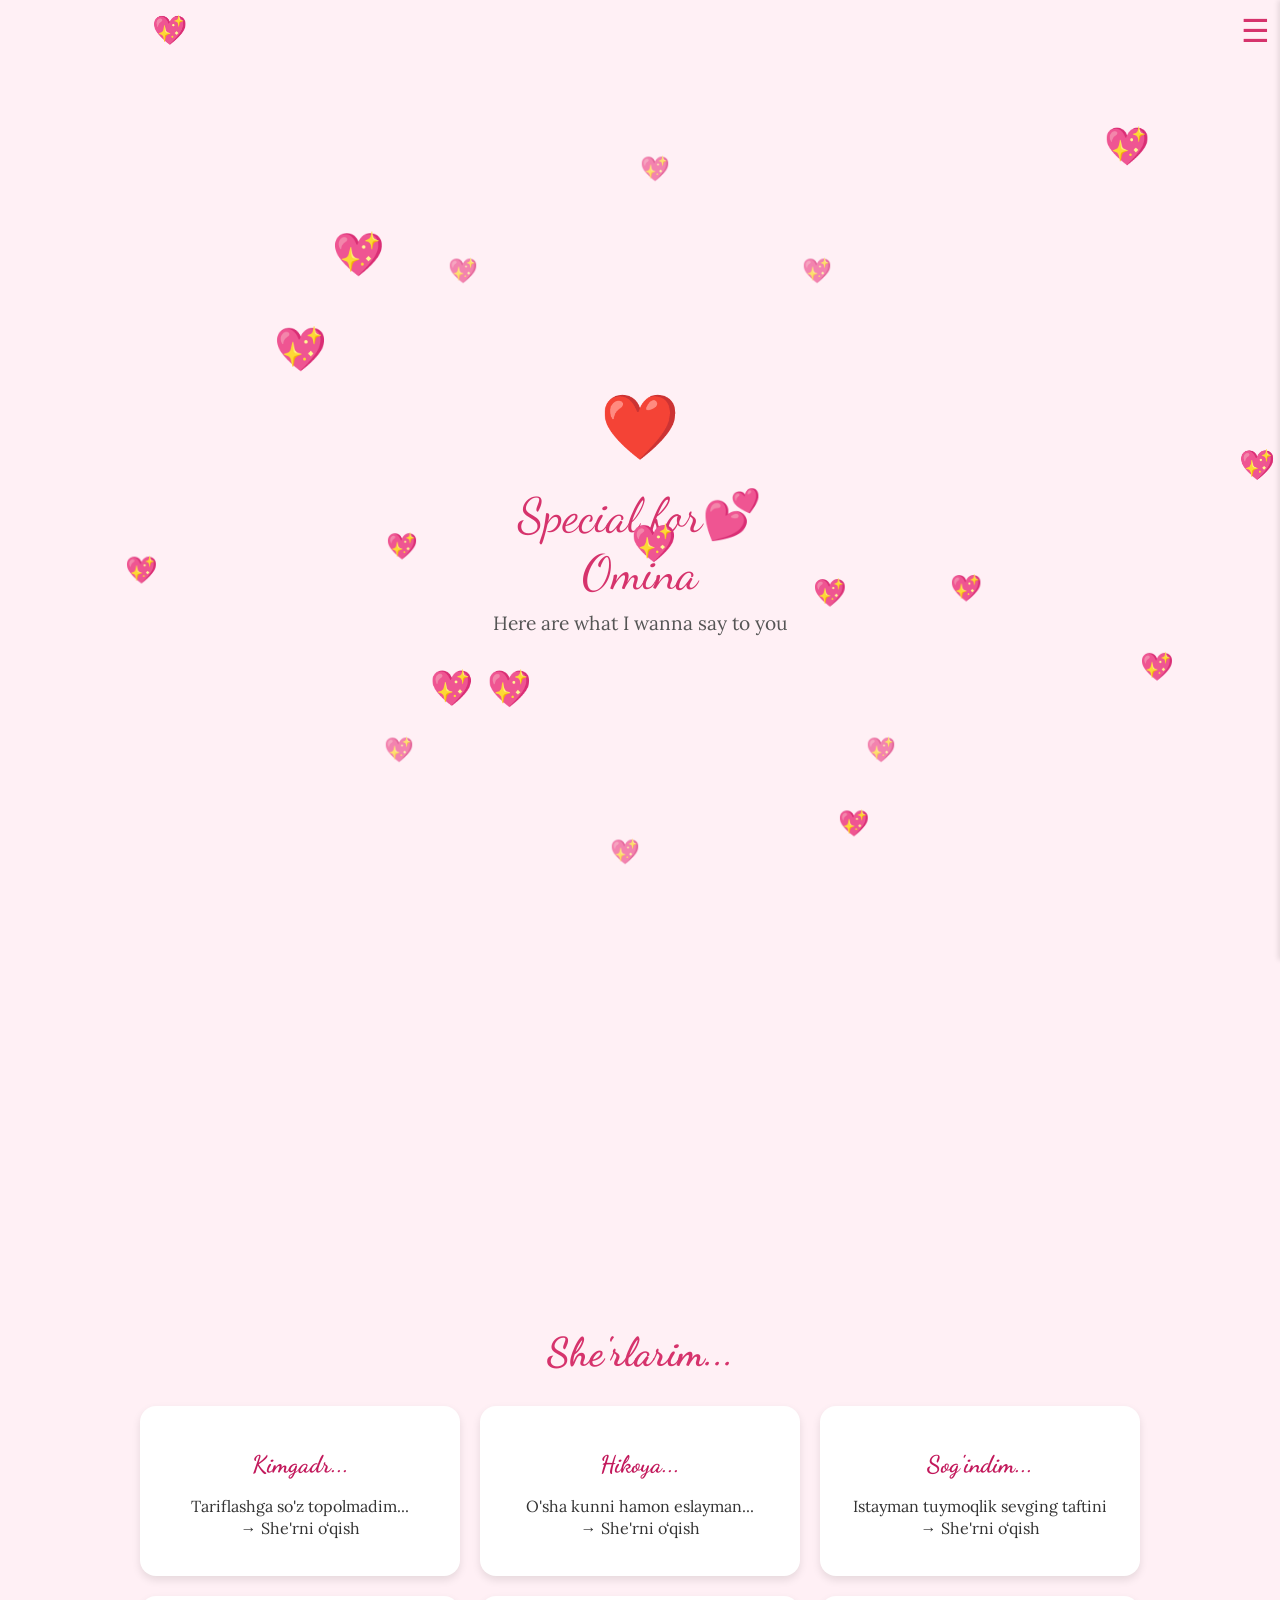
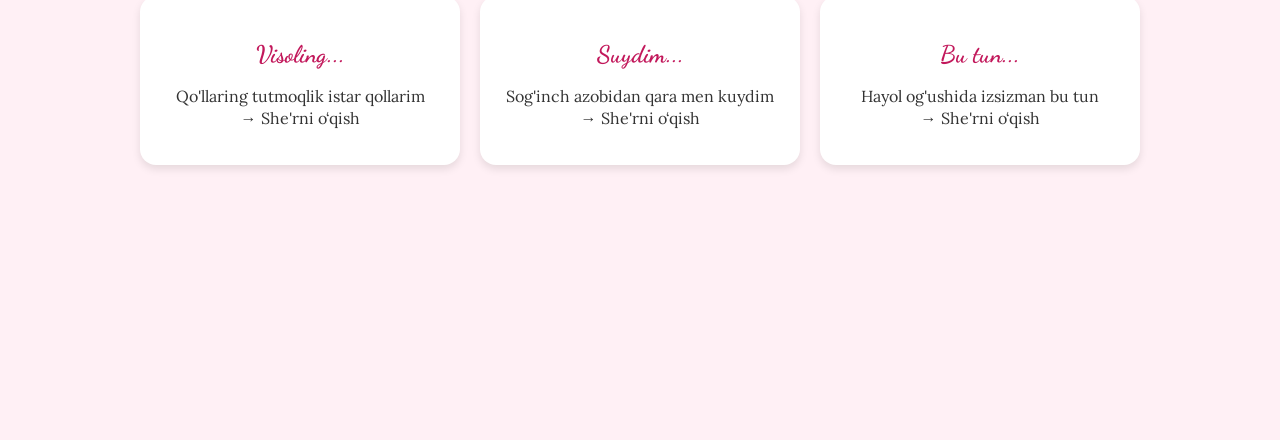
==== index.html @ 34a09e5b "Add files via upload" ====
<!DOCTYPE html>
<html lang="en">
<head>
  <meta charset="UTF-8" />
  <meta name="viewport" content="width=device-width, initial-scale=1.0, maximum-scale=1.0, user-scalable=no">
  <title>For Omina...</title>
  <link href="https://fonts.googleapis.com/css2?family=Dancing+Script&family=Lora&display=swap" rel="stylesheet">
  <link rel="stylesheet" href="styles.css" />
</head>
<body>

  <!-- Toggle Button -->
  <div class="menu-toggle" onclick="toggleSidebar()">☰</div>

  <!-- Sidebar -->
  <div class="sidebar" id="sidebar">
    <a href="#section1">For Omina...</a>
    <a href="#section2-poems">She'rlarim...</a>
     <!-- <a href="#section3-memories">My Love...</a> -->
    <a href="msgs.html" target="_blank">Notes</a>
     <!-- <a href="#section4-feelings">Feelings</a> -->
     <!--  <a href="#section5-forever">Forever</a> -->
  </div>

  <!-- Section 1: Main -->
  <section id="section1" class="section-page">
    <div class="heart-beat">❤️</div>
    <div class="main-message">Special for💕 <br> Omina </div>
    <div class="sub-message" id="subtitle">Here are what I wanna say to you</div>
    <span class="glow-heart" style="top: 25%; left: 35%;">💖</span>
    <span class="glow-heart" style="top: 25%; right: 35%;">💖</span>
    <span class="glow-heart" style="bottom: 25%; left: 30%;">💖</span>
    <span class="glow-heart" style="bottom: 25%; right: 30%;">💖</span>
    <span class="glow-heart" style="top: 15%; left: 50%;">💖</span>
    <span class="glow-heart" style="bottom: 15%; right: 50%;">💖</span>
  </section>

  <!-- Section 2: Poems -->
  <section id="section2-poems" class="section-page">
    <h2>She'rlarim...</h2>
    <div class="card-container">
      <a href="poems.html" class="poem-card">
        <h3>Kimgadr...</h3>
        <p>Tariflashga so'z topolmadim...<br>→ She'rni o‘qish</p>
      </a>
      <a href="poems.html" class="poem-card">
        <h3>Hikoya...</h3>
        <p>O'sha kunni hamon eslayman...<br>→ She'rni o‘qish</p>
      </a>
      <a href="poems.html" class="poem-card">
        <h3>Sog'indim...</h3>
        <p>Istayman tuymoqlik sevging taftini<br>→ She'rni o‘qish</p>
      </a>
       <a href="poems.html" class="poem-card">
        <h3>Visoling...</h3>
        <p>Qo'llaring tutmoqlik istar qollarim<br>→ She'rni o‘qish</p>
      </a>
       <a href="poems.html" class="poem-card">
        <h3>Suydim...</h3>
        <p>Sog'inch azobidan qara men kuydim<br>→ She'rni o‘qish</p>
      </a>
       <a href="poems.html" class="poem-card">
        <h3>Bu tun...</h3>
        <p>Hayol og'ushida izsizman bu tun<br>→ She'rni o‘qish</p>
      </a>
     
    </div>
  </section>

  <!-- Section 3: My Love Memories
  <section id="section3-memories" class="section-page">
    <h2>My Love...</h2>
    <div class="card-container">
      <div class="memory-card">
        <h3>Your eyes...</h3>
        <p>Your eyes are where stars go when they die — not to vanish, but to shine more beautifully.</p>
      </div>
      <div class="memory-card">
        <h3>Your smile...</h3>
        <p>Your smile doesn’t just light up your face — it rewrites the weather in my whole world.</p>
      </div>
      <div class="memory-card">
        <h3>Your touch...</h3>
        <p>Your touch feels like a memory I never knew I was missing — gentle, but it stays long after it's gone.</p>
      </div>
      <div class="memory-card">
        <h3>Your character...</h3>
        <p>Your character is like quiet fire — calm on the surface, but burning with strength, grace, and something unshakably rare.</p>
      </div>
      <div class="memory-card">
        <h3>Your love...</h3>
        <p>Loving you doesn’t feel like falling — it feels like finally landing where I was always meant to be.</p>
      </div>
      <div class="memory-card">
        <h3>Your care...</h3>
        <p>The way you care isn’t loud — it’s in the quiet things, the soft pauses, the warmth that finds me even when you’re not near.</p>
      </div>
    </div>
  </section>  -->

  <!-- Section 4: Feelings / Messages
  <section id="section4-feelings" class="section-page messages-section">
    <div class="typewriter-container">
      <p class="typewriter-text">You're the reason my heart beats stronger every day... 💓</p>
    </div>
    <div class="message-bubbles">
      <div class="bubble left">You’re my favorite notification 💌</div>
      <div class="bubble right">Thinking of you makes my whole day 💭</div>
      <div class="bubble left">I miss your smile 😘</div>
      <div class="bubble right">You make ordinary moments magical ✨</div>
      <div class="bubble left">Forever isn’t long enough with you ⏳</div>
      <div class="bubble right">My love for you is infinite ♾️</div>
    </div>
    <div class="love-letter">
      <h3>To My Dearest Aisha 💕</h3>
      <p>
        Every moment I spend with you is like a beautiful dream come true. Your smile lights up even the darkest of days, and your love wraps around me like a warm hug. 
        I still remember the first time we laughed together—it felt like the universe paused just for us. No matter where life takes us, know that you will always be the beat in my heart.
        <br/><br/>
        Forever yours,<br/>
        Your Darling 💌
      </p>
    </div>
  </section> 

 Section 5: Forever / Ending 
  <section id="section5-forever" class="section-page">
    <h2>Forever ❤️</h2>
    <p style="text-align:center; font-size: 1.5rem; margin-top: 50px;">
      With every breath, with every beat — I’ll keep loving you. Always.
    </p>
  </section>

Background Music 
  <audio id="bg-music" autoplay loop>
    <source src="https://cdn.pixabay.com/download/audio/2022/03/15/audio_596e7d1d6d.mp3?filename=romantic-piano-112973.mp3" type="audio/mpeg">
    Your browser does not support the audio element.
  </audio>
 JavaScript  -->
  <script>
    const subtitles = [
      "Imtixonlardan o'tganiz bn tabrikleman 😂",
      "Siz bilan men bitta odammiz 😂",
      "Qizil sharf yarasharkan 📮",
      "Ketamizmi hech kim yo'q joylargaa 😁",
      "Ehh, Turkiyaga qachan ketamize 👀",
      "Buyerda sherlar ham bor, endi qo'yaman 😁"
    ];

    let index = 0;
    const subtitleBox = document.getElementById("subtitle");

    function updateSubtitle() {
      subtitleBox.style.opacity = 0;
      setTimeout(() => {
        subtitleBox.textContent = subtitles[index];
        subtitleBox.style.opacity = 1;
        index = (index + 1) % subtitles.length;
      }, 700);
    }

    setInterval(updateSubtitle, 2500);

    function createHeart() {
      const heart = document.createElement('div');
      heart.classList.add('heart');
      heart.textContent = '💖';
      heart.style.left = Math.random() * 100 + 'vw';
      heart.style.top = Math.random() * 100 + 'vh';
      heart.style.fontSize = (Math.random() * 20 + 24) + 'px';
      document.body.appendChild(heart);
      setTimeout(() => heart.remove(), 5000);
    }

    setInterval(createHeart, 120);

    function toggleSidebar() {
      document.getElementById('sidebar').classList.toggle('active');
    }

    const menuToggle = document.querySelector(".menu-toggle");
    const sidebar = document.querySelector(".sidebar");

    menuToggle.addEventListener("click", () => {
      sidebar.classList.toggle("open");
    });
  </script>

</body>
</html>
---- styles.css ----
/* General styles */
body {
  margin: 0;
  font-family: 'Lora', serif;
  background-color: #fff0f5;
  overflow-x: hidden;
}
html {
  scroll-behavior: smooth;
}

.section-page {
  min-height: 100vh;
  padding: 60px 20px;
  display: flex;
  flex-direction: column;
  align-items: center;
  justify-content: center;
  scroll-snap-align: start;
  position: relative;
}

h2 {
  font-family: 'Dancing Script', cursive;
  font-size: 2.5em;
  color: #d6336c;
  margin-bottom: 30px;
}

.menu-toggle {
  position: fixed;
  top: 10px;
  right: 10px; /* Changed from left to right */
  z-index: 999;
  font-size: 2em;
  cursor: pointer;
  color: #d6336c;
}

.sidebar {
  box-shadow: 2px 0 ;
  position: fixed;
  top: 0;
  right: -250px; /* changed from left: -250px */
  width: 250px;
  height: 100%;
  background-color: #fff0f5;
  box-shadow: -2px 0 5px rgba(0,0,0,0.1); /* flipped the shadow direction */
  padding-top: 60px;
  transition: right 0.3s ease; /* changed from left */
  z-index: 998;
  text-align: center;
}

.sidebar.active {
  right: 0; /* changed from left: 0 */
}


.sidebar a {
  display: block;
  padding: 12px 20px;
  color: #d6336c;
  text-decoration: none;
  font-weight: bold;
}

.sidebar a:hover {
  background-color: #f8d7da;
}

/* Section 1 */
.heart-beat {
  font-size: 4rem;
  animation: heartbeat 1.5s infinite;
}

@keyframes heartbeat {
  0%, 100% { transform: scale(1); }
  50% { transform: scale(1.3); }
}

.main-message {
  font-family: 'Dancing Script', cursive;
  font-size: 3rem;
  color: #d6336c;
  margin-top: 20px;
  text-align: center;
}

.sub-message {
  margin-top: 10px;
  font-size: 1.2em;
  color: #555;
  transition: opacity 0.5s ease;
}

.glow-heart {
  position: absolute;
  font-size: 1.5rem;
  animation: glow 3s infinite ease-in-out;
  opacity: 0.7;
}

@keyframes glow {
  0%, 100% { transform: scale(1); opacity: 0.7; }
  50% { transform: scale(1.5); opacity: 1; }
}

/* Section 2 & Section 4 */
.card-container {
  display: flex;
  flex-wrap: wrap;
  gap: 20px;
  justify-content: center;
  max-width: 1100px;
}

.memory-card,
.poem-card {
  background-color: #fff;
  border-radius: 16px;
  box-shadow: 0 4px 8px rgba(0,0,0,0.1);
  padding: 20px;
  width: 280px;
  text-align: center;
  transition: transform 0.3s ease, box-shadow 0.3s ease;
  text-decoration: none;
  color: #333;
}

.memory-card:hover,
.poem-card:hover {
  transform: translateY(-8px);
  box-shadow: 0 8px 16px rgba(0,0,0,0.2);
}

.memory-card h3,
.poem-card h3 {
  font-family: 'Dancing Script', cursive;
  font-size: 1.5em;
  margin-bottom: 10px;
  color: #c2185b;
}

.memory-card p,
.poem-card p {
  font-size: 1em;
  line-height: 1.4;
}

/* Section 3 - Messages */
.typewriter-container {
  margin-bottom: 30px;
}

.typewriter-text {
  font-size: 1.5em;
  font-weight: bold;
  font-family: 'Lora', serif;
  color: #c2185b;
  border-right: 3px solid #c2185b;
  display: inline-block;
  max-width: 90vw; /* Prevent overflow on small screens */
  overflow: hidden;
  white-space: nowrap;
  animation: typing 4s steps(40, end) infinite, blink 0.75s step-end infinite;
  box-sizing: border-box;
  text-align: center;
}


@keyframes typing {
  from { width: 0; }
  to { width: 100%; }
}

@keyframes blink {
  50% { border-color: transparent; }
}

.message-bubbles {
  display: flex;
  flex-direction: column;
  gap: 12px;
  max-width: 500px;
  margin-bottom: 40px;
}

.bubble {
  padding: 10px 15px;
  border-radius: 20px;
  max-width: 70%;
  font-size: 1em;
  line-height: 1.4;
}

.bubble.left {
  background-color: #fde2e4;
  align-self: flex-start;
}

.bubble.right {
  background-color: #f9c5d1;
  align-self: flex-end;
}

.love-letter {
  background-color: #fff;
  border-radius: 16px;
  padding: 25px;
  box-shadow: 0 6px 12px rgba(0,0,0,0.1);
  max-width: 600px;
  line-height: 1.6;
  font-size: 1em;
  color: #333;
}

/* Floating hearts */
.heart {
  position: absolute;
  animation: float 5s linear infinite;
  pointer-events: none;
  z-index: 0;
}

@keyframes float {
  0% { transform: translateY(0) rotate(0); opacity: 1; }
  100% { transform: translateY(-100vh) rotate(360deg); opacity: 0; }
}

/* Responsive */
@media (max-width: 600px) {
  .memory-card, .poem-card {
    width: 90%;
  }
}
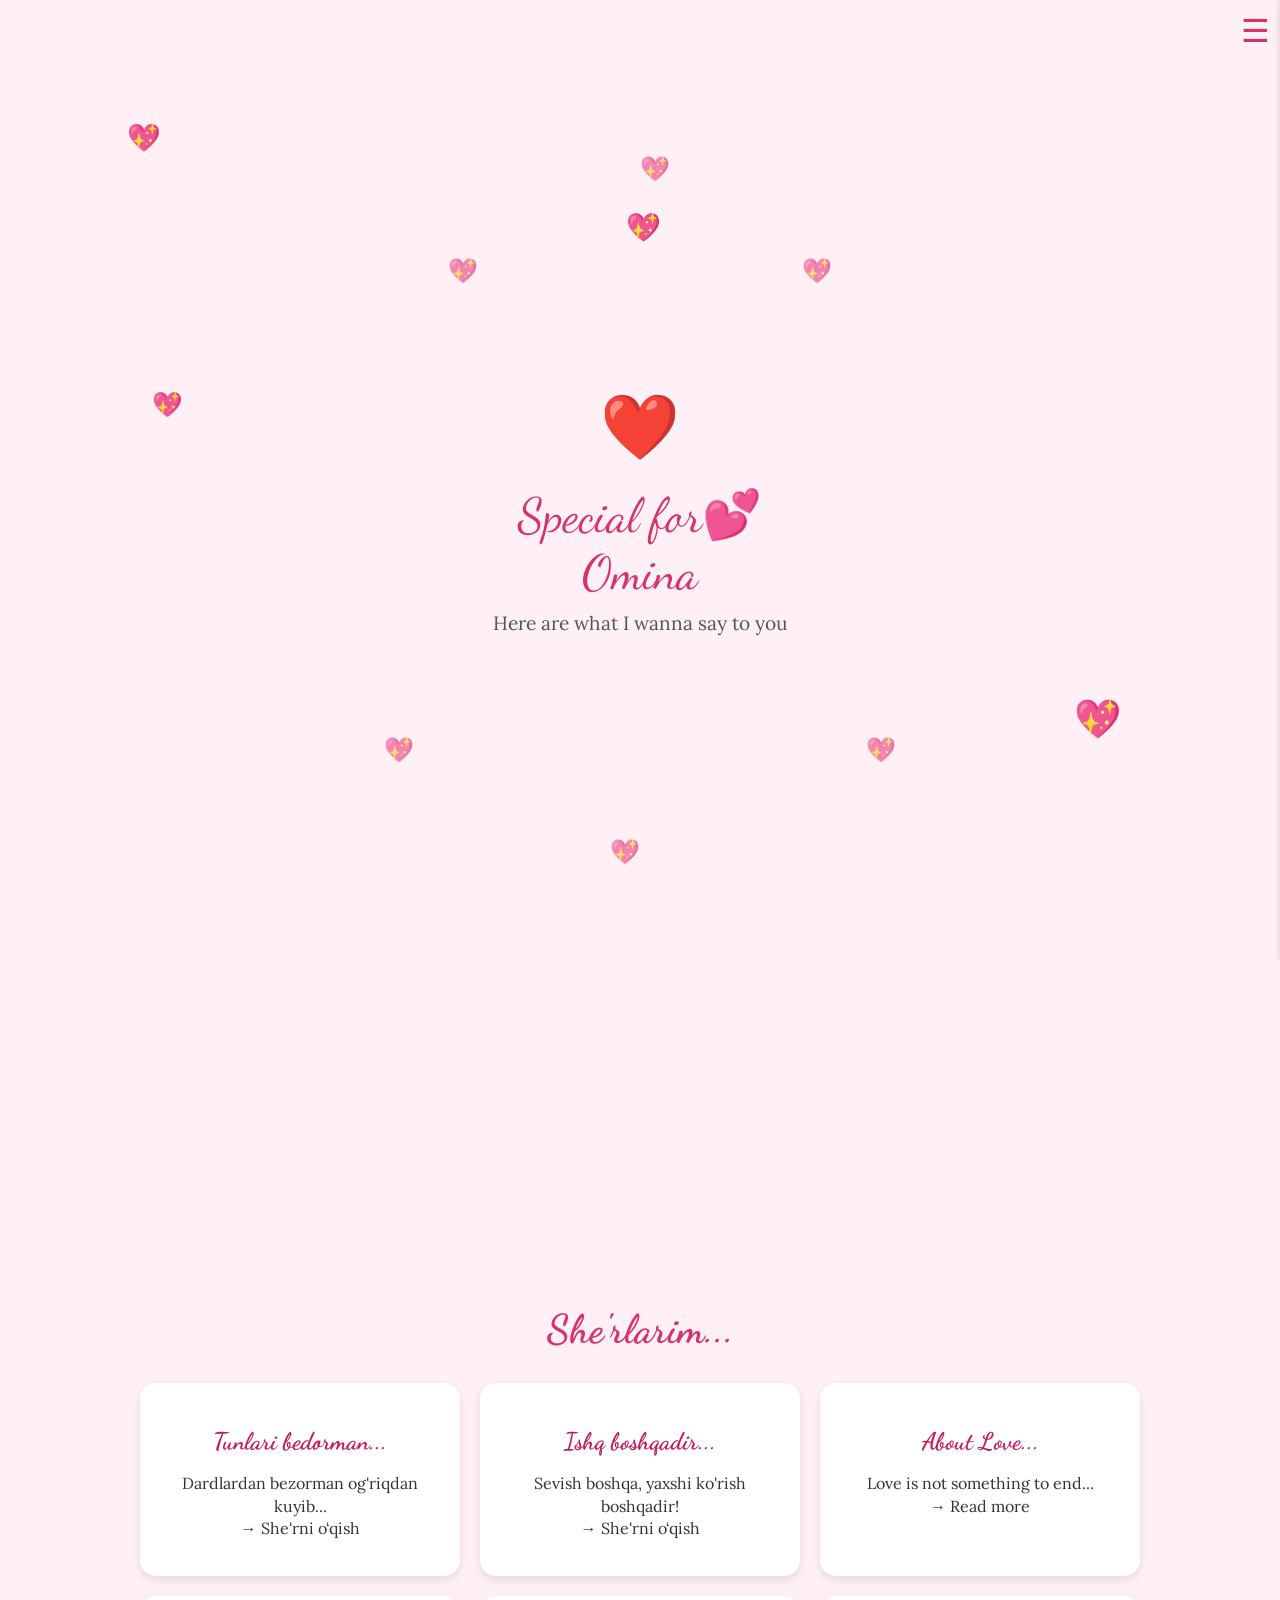
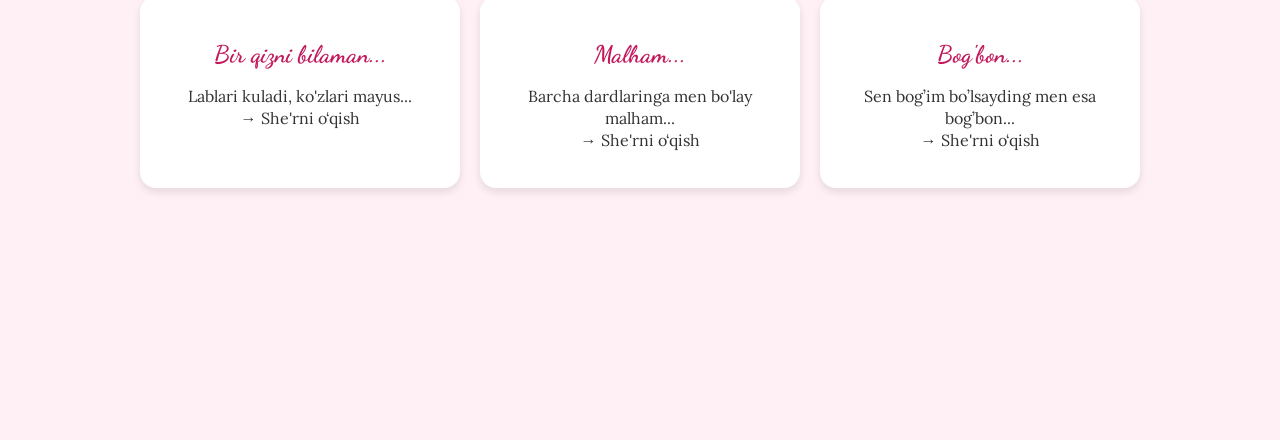
==== commit 8f6805ee: "Update index.html" ====
--- a/index.html
+++ b/index.html
@@ -16,10 +16,7 @@
   <div class="sidebar" id="sidebar">
     <a href="#section1">For Omina...</a>
     <a href="#section2-poems">She'rlarim...</a>
-     <!-- <a href="#section3-memories">My Love...</a> -->
     <a href="msgs.html" target="_blank">Notes</a>
-     <!-- <a href="#section4-feelings">Feelings</a> -->
-     <!--  <a href="#section5-forever">Forever</a> -->
   </div>
 
   <!-- Section 1: Main -->
@@ -39,104 +36,33 @@
   <section id="section2-poems" class="section-page">
     <h2>She'rlarim...</h2>
     <div class="card-container">
-      <a href="poems.html" class="poem-card">
-        <h3>Kimgadr...</h3>
-        <p>Tariflashga so'z topolmadim...<br>→ She'rni o‘qish</p>
+      <a href="poems.html#tunlari-bedorman" class="poem-card">
+        <h3>Tunlari bedorman...</h3>
+        <p>Dardlardan bezorman og'riqdan kuyib...<br>→ She'rni o‘qish</p>
       </a>
-      <a href="poems.html" class="poem-card">
-        <h3>Hikoya...</h3>
-        <p>O'sha kunni hamon eslayman...<br>→ She'rni o‘qish</p>
+      <a href="poems.html#ishq-boshqadir" class="poem-card">
+        <h3>Ishq boshqadir...</h3>
+        <p>Sevish boshqa, yaxshi ko'rish boshqadir!<br>→ She'rni o‘qish</p>
       </a>
-      <a href="poems.html" class="poem-card">
-        <h3>Sog'indim...</h3>
-        <p>Istayman tuymoqlik sevging taftini<br>→ She'rni o‘qish</p>
+      <a href="poems.html#reflections" class="poem-card">
+        <h3>About Love...</h3>
+        <p>Love is not something to end...<br>→ Read more</p>
       </a>
-       <a href="poems.html" class="poem-card">
-        <h3>Visoling...</h3>
-        <p>Qo'llaring tutmoqlik istar qollarim<br>→ She'rni o‘qish</p>
+      <a href="poems.html#osha-qiz" class="poem-card">
+        <h3>Bir qizni bilaman...</h3>
+        <p>Lablari kuladi, ko'zlari mayus...<br>→ She'rni o‘qish</p>
       </a>
-       <a href="poems.html" class="poem-card">
-        <h3>Suydim...</h3>
-        <p>Sog'inch azobidan qara men kuydim<br>→ She'rni o‘qish</p>
+      <a href="poems.html#tasalli" class="poem-card">
+        <h3>Malham...</h3>
+        <p>Barcha dardlaringa men bo'lay malham...<br>→ She'rni o‘qish</p>
       </a>
-       <a href="poems.html" class="poem-card">
-        <h3>Bu tun...</h3>
-        <p>Hayol og'ushida izsizman bu tun<br>→ She'rni o‘qish</p>
+      <a href="poems.html#songgi-satrlar" class="poem-card">
+        <h3>Bog'bon...</h3>
+        <p>Sen bog’im bo’lsayding men esa bog’bon...<br>→ She'rni o‘qish</p>
       </a>
-     
     </div>
   </section>
 
-  <!-- Section 3: My Love Memories
-  <section id="section3-memories" class="section-page">
-    <h2>My Love...</h2>
-    <div class="card-container">
-      <div class="memory-card">
-        <h3>Your eyes...</h3>
-        <p>Your eyes are where stars go when they die — not to vanish, but to shine more beautifully.</p>
-      </div>
-      <div class="memory-card">
-        <h3>Your smile...</h3>
-        <p>Your smile doesn’t just light up your face — it rewrites the weather in my whole world.</p>
-      </div>
-      <div class="memory-card">
-        <h3>Your touch...</h3>
-        <p>Your touch feels like a memory I never knew I was missing — gentle, but it stays long after it's gone.</p>
-      </div>
-      <div class="memory-card">
-        <h3>Your character...</h3>
-        <p>Your character is like quiet fire — calm on the surface, but burning with strength, grace, and something unshakably rare.</p>
-      </div>
-      <div class="memory-card">
-        <h3>Your love...</h3>
-        <p>Loving you doesn’t feel like falling — it feels like finally landing where I was always meant to be.</p>
-      </div>
-      <div class="memory-card">
-        <h3>Your care...</h3>
-        <p>The way you care isn’t loud — it’s in the quiet things, the soft pauses, the warmth that finds me even when you’re not near.</p>
-      </div>
-    </div>
-  </section>  -->
-
-  <!-- Section 4: Feelings / Messages
-  <section id="section4-feelings" class="section-page messages-section">
-    <div class="typewriter-container">
-      <p class="typewriter-text">You're the reason my heart beats stronger every day... 💓</p>
-    </div>
-    <div class="message-bubbles">
-      <div class="bubble left">You’re my favorite notification 💌</div>
-      <div class="bubble right">Thinking of you makes my whole day 💭</div>
-      <div class="bubble left">I miss your smile 😘</div>
-      <div class="bubble right">You make ordinary moments magical ✨</div>
-      <div class="bubble left">Forever isn’t long enough with you ⏳</div>
-      <div class="bubble right">My love for you is infinite ♾️</div>
-    </div>
-    <div class="love-letter">
-      <h3>To My Dearest Aisha 💕</h3>
-      <p>
-        Every moment I spend with you is like a beautiful dream come true. Your smile lights up even the darkest of days, and your love wraps around me like a warm hug. 
-        I still remember the first time we laughed together—it felt like the universe paused just for us. No matter where life takes us, know that you will always be the beat in my heart.
-        <br/><br/>
-        Forever yours,<br/>
-        Your Darling 💌
-      </p>
-    </div>
-  </section> 
-
- Section 5: Forever / Ending 
-  <section id="section5-forever" class="section-page">
-    <h2>Forever ❤️</h2>
-    <p style="text-align:center; font-size: 1.5rem; margin-top: 50px;">
-      With every breath, with every beat — I’ll keep loving you. Always.
-    </p>
-  </section>
-
-Background Music 
-  <audio id="bg-music" autoplay loop>
-    <source src="https://cdn.pixabay.com/download/audio/2022/03/15/audio_596e7d1d6d.mp3?filename=romantic-piano-112973.mp3" type="audio/mpeg">
-    Your browser does not support the audio element.
-  </audio>
- JavaScript  -->
   <script>
     const subtitles = [
       "Imtixonlardan o'tganiz bn tabrikleman 😂",
@@ -172,21 +98,12 @@
       setTimeout(() => heart.remove(), 5000);
     }
 
-    setInterval(createHeart, 120);
+    setInterval(createHeart, 350);
 
     function toggleSidebar() {
       document.getElementById('sidebar').classList.toggle('active');
     }
-
-    const menuToggle = document.querySelector(".menu-toggle");
-    const sidebar = document.querySelector(".sidebar");
-
-    menuToggle.addEventListener("click", () => {
-      sidebar.classList.toggle("open");
-    });
   </script>
 
 </body>
 </html>
-
-
